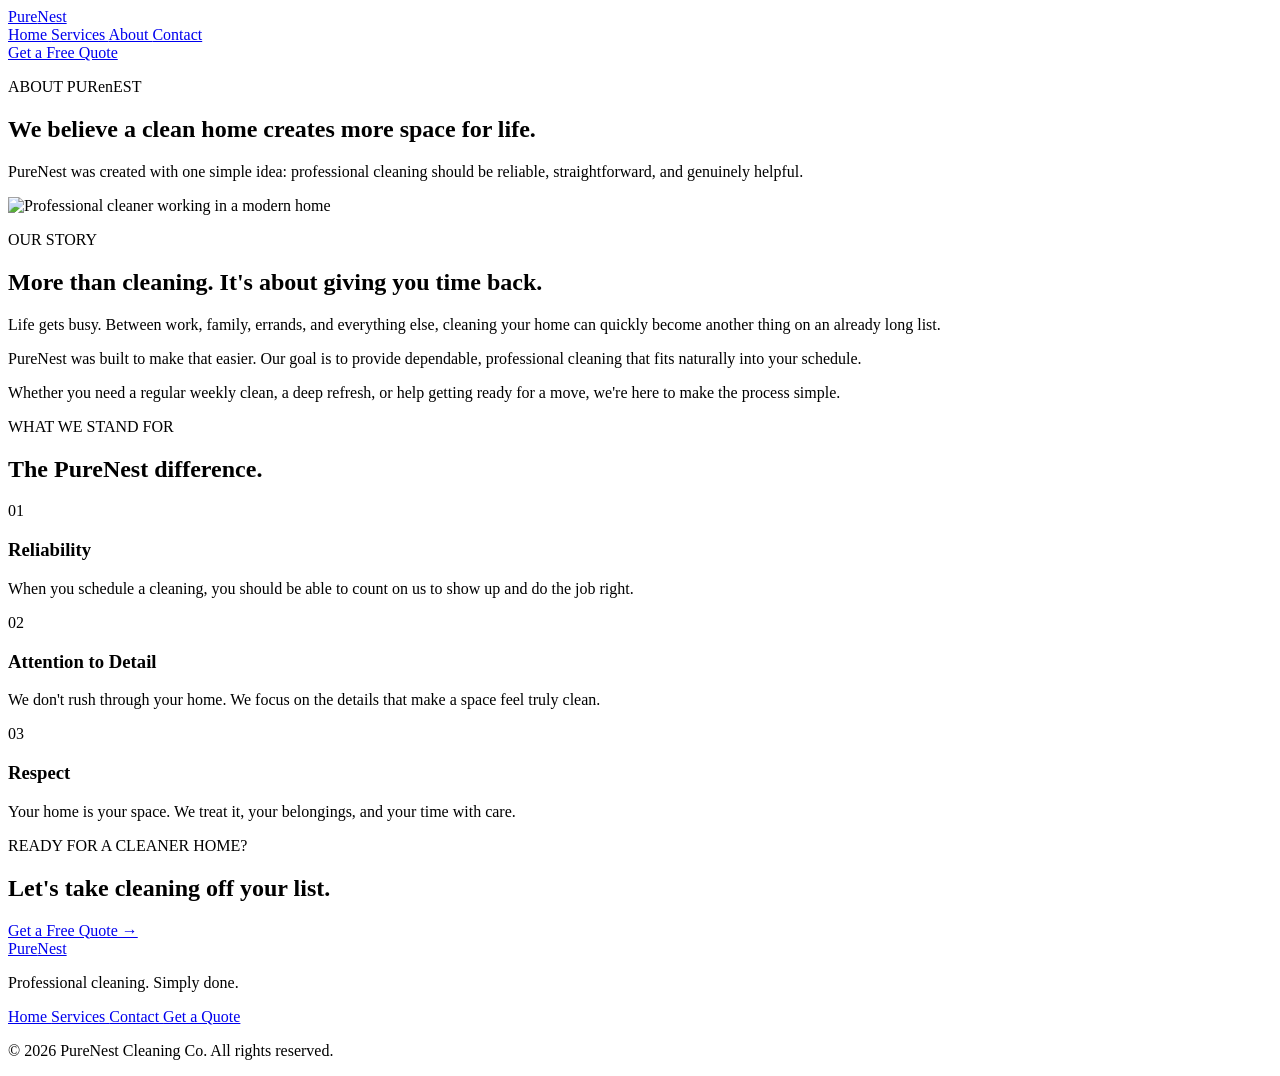
==== about.html @ d1b7ad1e "Add files via upload" ====
<!DOCTYPE html>
<html lang="en">

<head>

    <meta charset="UTF-8">

    <meta
        name="viewport"
        content="width=device-width, initial-scale=1.0"
    >

    <title>About Us | PureNest Cleaning Co.</title>

    <meta
        name="description"
        content="Learn more about PureNest Cleaning Co. and our approach to professional home cleaning."
    >

    <link rel="stylesheet" href="css/style.css">

</head>


<body>


    <!-- Navigation -->

    <header class="navbar">

        <div class="container nav-container">

            <a href="index.html" class="logo">
                Pure<span>Nest</span>
            </a>


            <nav>

                <a href="index.html">
                    Home
                </a>

                <a href="services.html">
                    Services
                </a>

                <a href="about.html" class="active">
                    About
                </a>

                <a href="contact.html">
                    Contact
                </a>

            </nav>


            <a
                href="quote.html"
                class="nav-button"
            >
                Get a Free Quote
            </a>

        </div>

    </header>



    <main>


        <!-- About Hero -->

        <section class="page-hero">

            <div class="container">

                <p class="eyebrow">
                    ABOUT PURenEST
                </p>

                <h1>
                    We believe a clean home
                    <span>creates more space for life.</span>
                </h1>

                <p>
                    PureNest was created with one simple idea:
                    professional cleaning should be reliable,
                    straightforward, and genuinely helpful.
                </p>

            </div>

        </section>



        <!-- Story -->

        <section class="about-story">

            <div class="container about-story-grid">


                <div class="about-image">

                    <img
                        src="assets/cleaning-heroine.jpg"
                        alt="Professional cleaner working in a modern home"
                    >

                </div>


                <div class="about-content">

                    <p class="eyebrow">
                        OUR STORY
                    </p>

                    <h2>
                        More than cleaning.
                        It's about giving you time back.
                    </h2>

                    <p>
                        Life gets busy. Between work, family,
                        errands, and everything else, cleaning
                        your home can quickly become another
                        thing on an already long list.
                    </p>

                    <p>
                        PureNest was built to make that easier.
                        Our goal is to provide dependable,
                        professional cleaning that fits naturally
                        into your schedule.
                    </p>

                    <p>
                        Whether you need a regular weekly clean,
                        a deep refresh, or help getting ready for
                        a move, we're here to make the process
                        simple.
                    </p>

                </div>

            </div>

        </section>



        <!-- Values -->

        <section class="values-section">

            <div class="container">

                <div class="section-heading">

                    <p class="eyebrow">
                        WHAT WE STAND FOR
                    </p>

                    <h2>
                        The PureNest difference.
                    </h2>

                </div>


                <div class="values-grid">


                    <article class="value-card">

                        <span>
                            01
                        </span>

                        <h3>
                            Reliability
                        </h3>

                        <p>
                            When you schedule a cleaning,
                            you should be able to count on us
                            to show up and do the job right.
                        </p>

                    </article>



                    <article class="value-card">

                        <span>
                            02
                        </span>

                        <h3>
                            Attention to Detail
                        </h3>

                        <p>
                            We don't rush through your home.
                            We focus on the details that make
                            a space feel truly clean.
                        </p>

                    </article>



                    <article class="value-card">

                        <span>
                            03
                        </span>

                        <h3>
                            Respect
                        </h3>

                        <p>
                            Your home is your space.
                            We treat it, your belongings,
                            and your time with care.
                        </p>

                    </article>


                </div>

            </div>

        </section>



        <!-- CTA -->

        <section class="cta-section">

            <div class="container cta-container">

                <div>

                    <p class="eyebrow">
                        READY FOR A CLEANER HOME?
                    </p>

                    <h2>
                        Let's take cleaning off your list.
                    </h2>

                </div>


                <a
                    href="quote.html"
                    class="primary-button"
                >
                    Get a Free Quote →
                </a>

            </div>

        </section>


    </main>



    <!-- Footer -->

    <footer>

        <div class="container footer-container">


            <div>

                <a href="index.html" class="logo">
                    Pure<span>Nest</span>
                </a>

                <p>
                    Professional cleaning.
                    Simply done.
                </p>

            </div>


            <div class="footer-links">

                <a href="index.html">
                    Home
                </a>

                <a href="services.html">
                    Services
                </a>

                <a href="contact.html">
                    Contact
                </a>

                <a href="quote.html">
                    Get a Quote
                </a>

            </div>


        </div>


        <div class="footer-bottom">

            <p>
                © 2026 PureNest Cleaning Co.
                All rights reserved.
            </p>

        </div>

    </footer>



    <script src="js/script.js"></script>

</body>

</html>
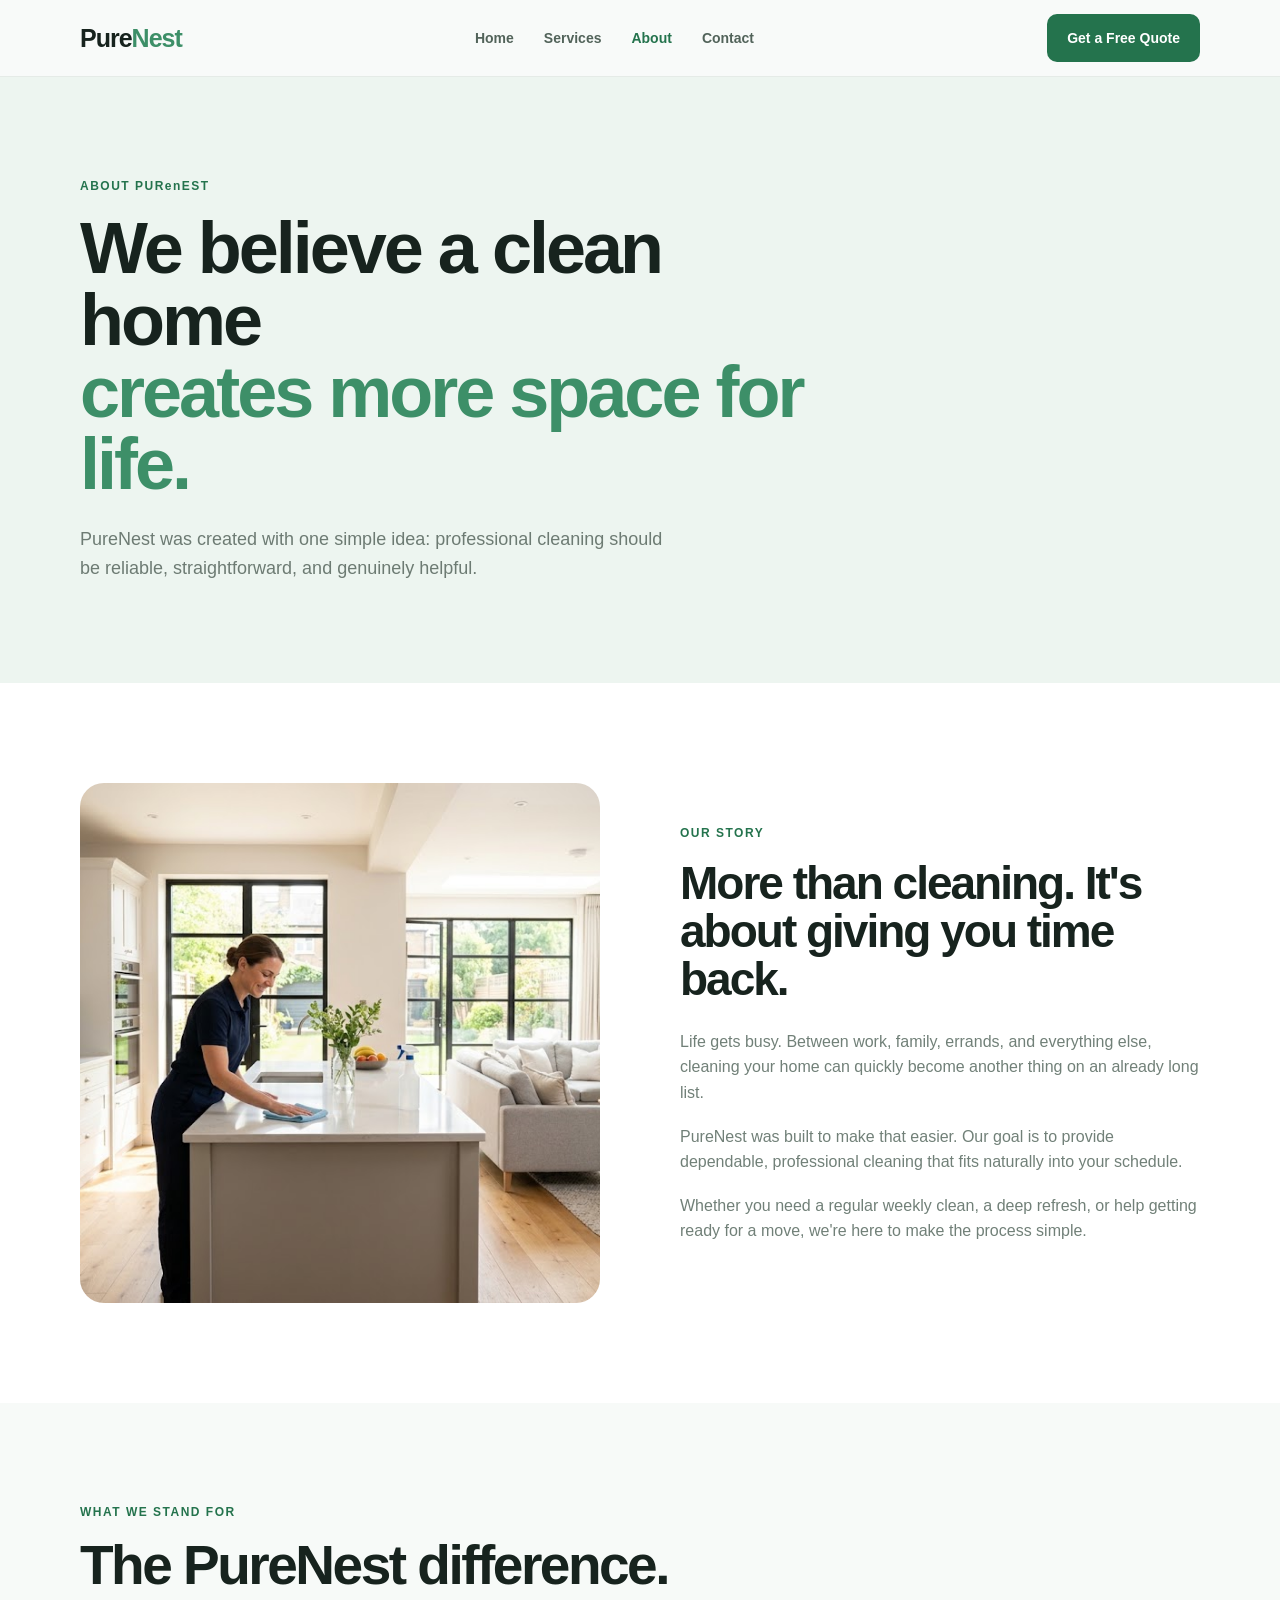
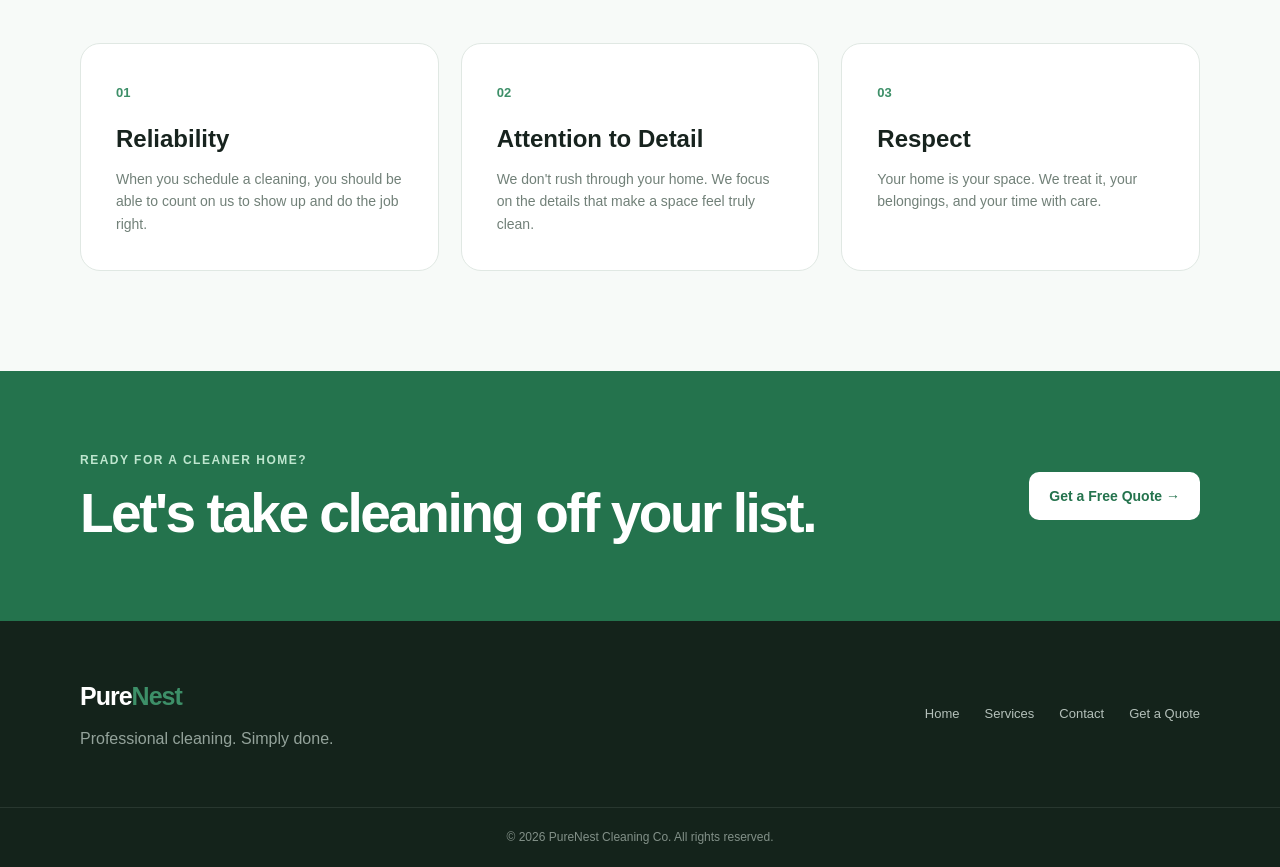
==== commit b1b17a5c: "Update about.html" ====
--- a/about.html
+++ b/about.html
@@ -11,6 +11,10 @@
     >
 
     <title>About Us | PureNest Cleaning Co.</title>
+    <link rel="icon" type="image/png" sizes="16x16" href="/favicon-16x16.png">
+    <link rel="apple-touch-icon" sizes="180x180" href="/apple-touch-icon.png">
+    <link rel="icon" type="image/png" sizes="192x192" href="/android-chrome-192x192.png">
+    <link rel="icon" type="image/png" sizes="512x512" href="/android-chrome-512x512.png">
 
     <meta
         name="description"
@@ -343,4 +347,4 @@
 
 </body>
 
-</html>+</html>
--- a/css/style.css
+++ b/css/style.css
@@ -0,0 +1,1608 @@
+/* =========================
+   RESET
+========================= */
+
+* {
+    margin: 0;
+    padding: 0;
+    box-sizing: border-box;
+}
+
+html {
+    scroll-behavior: smooth;
+}
+
+body {
+    font-family: Arial, Helvetica, sans-serif;
+    background: #f8faf9;
+    color: #17231e;
+    line-height: 1.6;
+}
+
+a {
+    text-decoration: none;
+    color: inherit;
+}
+
+.container {
+    width: min(1120px, 90%);
+    margin: 0 auto;
+}
+
+
+/* =========================
+   NAVIGATION
+========================= */
+
+.navbar {
+    background: rgba(248, 250, 249, 0.95);
+    border-bottom: 1px solid #e5ebe7;
+    position: sticky;
+    top: 0;
+    z-index: 1000;
+    backdrop-filter: blur(12px);
+}
+
+.nav-container {
+    min-height: 76px;
+    display: flex;
+    align-items: center;
+    justify-content: space-between;
+    gap: 30px;
+}
+
+.logo {
+    font-size: 25px;
+    font-weight: 800;
+    letter-spacing: -1px;
+}
+
+.logo span {
+    color: #3d8f68;
+}
+
+nav {
+    display: flex;
+    align-items: center;
+    gap: 30px;
+}
+
+nav a {
+    font-size: 14px;
+    font-weight: 600;
+    color: #52635a;
+    transition: 0.2s ease;
+}
+
+nav a:hover,
+nav a.active {
+    color: #24734d;
+}
+
+.nav-button,
+.primary-button {
+    background: #24734d;
+    color: white;
+    padding: 13px 20px;
+    border-radius: 10px;
+    font-size: 14px;
+    font-weight: 700;
+    transition: 0.2s ease;
+}
+
+.nav-button:hover,
+.primary-button:hover {
+    background: #1b5e3e;
+    transform: translateY(-2px);
+}
+
+
+/* =========================
+   HERO
+========================= */
+
+.hero {
+    padding: 90px 0 100px;
+    background:
+        radial-gradient(circle at 80% 20%, #dcefe5 0, transparent 30%),
+        #f8faf9;
+}
+
+.hero-container {
+    display: grid;
+    grid-template-columns: 1.05fr 0.95fr;
+    align-items: center;
+    gap: 70px;
+}
+
+.eyebrow {
+    color: #24734d;
+    font-size: 12px;
+    font-weight: 800;
+    letter-spacing: 1.5px;
+    margin-bottom: 16px;
+}
+
+.hero h1 {
+    max-width: 650px;
+    font-size: clamp(48px, 6vw, 76px);
+    line-height: 0.98;
+    letter-spacing: -4px;
+    margin-bottom: 25px;
+}
+
+.hero h1 span {
+    display: block;
+    color: #3d8f68;
+}
+
+.hero-description {
+    max-width: 560px;
+    color: #617068;
+    font-size: 18px;
+    margin-bottom: 32px;
+}
+
+.hero-buttons {
+    display: flex;
+    align-items: center;
+    gap: 14px;
+    flex-wrap: wrap;
+}
+
+.secondary-button {
+    border: 1px solid #d4ded8;
+    background: white;
+    padding: 13px 20px;
+    border-radius: 10px;
+    font-size: 14px;
+    font-weight: 700;
+    transition: 0.2s ease;
+}
+
+.secondary-button:hover {
+    border-color: #24734d;
+    transform: translateY(-2px);
+}
+
+
+/* =========================
+   TRUST ROW
+========================= */
+
+.trust-row {
+    display: flex;
+    gap: 35px;
+    margin-top: 50px;
+}
+
+.trust-item {
+    display: flex;
+    flex-direction: column;
+}
+
+.trust-item strong {
+    font-size: 17px;
+}
+
+.trust-item span {
+    font-size: 12px;
+    color: #7b8881;
+}
+
+
+/* =========================
+   HERO IMAGE
+========================= */
+
+.hero-image {
+    display: flex;
+    justify-content: center;
+}
+
+.image-card {
+    width: 100%;
+    max-width: 470px;
+    height: 520px;
+    background: #dce9e1;
+    border-radius: 28px;
+    position: relative;
+    overflow: hidden;
+    box-shadow: 0 30px 70px rgba(35, 70, 50, 0.12);
+}
+
+.image-placeholder {
+    width: 100%;
+    height: 100%;
+    display: flex;
+    justify-content: center;
+    align-items: center;
+    background:
+        linear-gradient(
+            145deg,
+            #dceee4,
+            #b9d8c6
+        );
+}
+
+.image-placeholder span {
+    font-size: 55px;
+    font-weight: 900;
+    color: rgba(255, 255, 255, 0.8);
+    letter-spacing: -3px;
+}
+
+.floating-card {
+    position: absolute;
+    bottom: 25px;
+    left: 25px;
+    right: 25px;
+    background: white;
+    border-radius: 16px;
+    padding: 18px;
+    display: flex;
+    align-items: center;
+    gap: 14px;
+    box-shadow: 0 15px 40px rgba(20, 50, 35, 0.15);
+}
+
+.check-icon {
+    width: 42px;
+    height: 42px;
+    border-radius: 50%;
+    background: #dff3e6;
+    color: #24734d;
+    display: grid;
+    place-items: center;
+    font-weight: 900;
+}
+
+.floating-card strong {
+    font-size: 14px;
+}
+
+.floating-card p {
+    font-size: 12px;
+    color: #77847d;
+}
+
+
+/* =========================
+   SERVICES
+========================= */
+
+.services-preview {
+    padding: 110px 0;
+    background: white;
+}
+
+.section-heading {
+    max-width: 650px;
+    margin-bottom: 50px;
+}
+
+.section-heading h2,
+.why-section h2,
+.cta-section h2 {
+    font-size: clamp(36px, 5vw, 55px);
+    line-height: 1;
+    letter-spacing: -2.5px;
+    margin-bottom: 18px;
+}
+
+.section-heading > p:last-child {
+    color: #738078;
+    font-size: 17px;
+}
+
+.service-grid {
+    display: grid;
+    grid-template-columns: repeat(3, 1fr);
+    gap: 22px;
+}
+
+.service-card {
+    padding: 32px;
+    border: 1px solid #e4ebe6;
+    border-radius: 20px;
+    background: #fbfcfb;
+    transition: 0.25s ease;
+}
+
+.service-card:hover {
+    transform: translateY(-6px);
+    box-shadow: 0 18px 45px rgba(30, 70, 45, 0.08);
+}
+
+.service-icon {
+    width: 52px;
+    height: 52px;
+    display: grid;
+    place-items: center;
+    background: #e4f2e9;
+    border-radius: 14px;
+    font-size: 23px;
+    margin-bottom: 22px;
+}
+
+.service-card h3 {
+    font-size: 20px;
+    margin-bottom: 12px;
+}
+
+.service-card p {
+    color: #738078;
+    font-size: 14px;
+    margin-bottom: 22px;
+}
+
+.service-card a {
+    color: #24734d;
+    font-weight: 700;
+    font-size: 14px;
+}
+
+
+/* =========================
+   WHY SECTION
+========================= */
+
+.why-section {
+    padding: 110px 0;
+    background: #edf5f0;
+}
+
+.why-container {
+    display: grid;
+    grid-template-columns: 0.9fr 1.1fr;
+    gap: 80px;
+    align-items: start;
+}
+
+.why-section h2 {
+    max-width: 500px;
+}
+
+.why-grid {
+    display: grid;
+    gap: 35px;
+}
+
+.why-grid div {
+    border-bottom: 1px solid #d3e1d8;
+    padding-bottom: 25px;
+}
+
+.why-grid strong {
+    color: #3d8f68;
+    font-size: 13px;
+}
+
+.why-grid h3 {
+    font-size: 22px;
+    margin: 6px 0;
+}
+
+.why-grid p {
+    color: #718078;
+}
+
+
+/* =========================
+   CTA
+========================= */
+
+.cta-section {
+    padding: 80px 0;
+    background: #24734d;
+    color: white;
+}
+
+.cta-container {
+    display: flex;
+    justify-content: space-between;
+    align-items: center;
+    gap: 30px;
+}
+
+.cta-section .eyebrow {
+    color: #bfe6cf;
+}
+
+.cta-section h2 {
+    margin: 0;
+}
+
+.cta-section .primary-button {
+    background: white;
+    color: #24734d;
+}
+
+.cta-section .primary-button:hover {
+    background: #edf7f1;
+}
+
+
+/* =========================
+   FOOTER
+========================= */
+
+footer {
+    background: #14231b;
+    color: white;
+}
+
+.footer-container {
+    padding: 55px 0;
+    display: flex;
+    justify-content: space-between;
+    gap: 40px;
+}
+
+.footer-container > div:first-child p {
+    color: #94a39b;
+    margin-top: 10px;
+}
+
+.footer-links {
+    display: flex;
+    gap: 25px;
+    align-items: center;
+}
+
+.footer-links a {
+    color: #b4c0ba;
+    font-size: 13px;
+}
+
+.footer-links a:hover {
+    color: white;
+}
+
+.footer-bottom {
+    border-top: 1px solid #28372f;
+    text-align: center;
+    padding: 20px;
+}
+
+.footer-bottom p {
+    color: #829088;
+    font-size: 12px;
+}
+
+
+/* =========================
+   RESPONSIVE
+========================= */
+
+@media (max-width: 850px) {
+
+    nav {
+        display: none;
+    }
+
+    .hero {
+        padding: 60px 0 80px;
+    }
+
+    .hero-container,
+    .why-container {
+        grid-template-columns: 1fr;
+        gap: 50px;
+    }
+
+    .hero h1 {
+        font-size: 55px;
+    }
+
+    .service-grid {
+        grid-template-columns: 1fr;
+    }
+
+    .image-card {
+        height: 420px;
+    }
+
+    .cta-container {
+        flex-direction: column;
+        align-items: flex-start;
+    }
+
+    .footer-container {
+        flex-direction: column;
+    }
+
+    .footer-links {
+        flex-wrap: wrap;
+    }
+}
+
+
+@media (max-width: 500px) {
+
+    .nav-button {
+        display: none;
+    }
+
+    .hero h1 {
+        font-size: 44px;
+        letter-spacing: -2.5px;
+    }
+
+    .hero-description {
+        font-size: 16px;
+    }
+
+    .trust-row {
+        gap: 18px;
+        flex-wrap: wrap;
+    }
+
+    .section-heading h2,
+    .why-section h2,
+    .cta-section h2 {
+        font-size: 38px;
+    }
+}
+.image-placeholder {
+    width: 100%;
+    height: 100%;
+    overflow: hidden;
+}
+
+.image-placeholder img {
+    width: 100%;
+    height: 100%;
+    object-fit: cover;
+    display: block;
+}
+/* =========================
+   SERVICES PAGE
+========================= */
+
+.page-hero {
+    padding: 100px 0;
+    background: #edf5f0;
+}
+
+.page-hero h1 {
+    max-width: 750px;
+    font-size: clamp(48px, 6vw, 72px);
+    line-height: 1;
+    letter-spacing: -3px;
+    margin-bottom: 25px;
+}
+
+.page-hero h1 span {
+    display: block;
+    color: #3d8f68;
+}
+
+.page-hero > .container > p:last-child {
+    max-width: 600px;
+    color: #6d7b73;
+    font-size: 18px;
+}
+
+.all-services {
+    padding: 100px 0;
+    background: white;
+}
+
+.service-list {
+    display: grid;
+    gap: 25px;
+}
+
+.large-service-card {
+    display: grid;
+    grid-template-columns: 100px 1fr;
+    gap: 35px;
+    padding: 45px;
+    border: 1px solid #e2e9e4;
+    border-radius: 22px;
+    background: #fbfcfb;
+    transition: 0.25s ease;
+}
+
+.large-service-card:hover {
+    transform: translateY(-4px);
+    box-shadow: 0 20px 50px rgba(30, 70, 45, 0.07);
+}
+
+.service-number {
+    font-size: 16px;
+    font-weight: 800;
+    color: #3d8f68;
+}
+
+.large-service-card h2 {
+    font-size: 30px;
+    letter-spacing: -1px;
+    margin-bottom: 12px;
+}
+
+.large-service-card p {
+    max-width: 700px;
+    color: #6f7c74;
+    margin-bottom: 22px;
+}
+
+.large-service-card ul {
+    list-style: none;
+    display: grid;
+    gap: 8px;
+}
+
+.large-service-card li {
+    color: #425048;
+    font-size: 14px;
+}
+
+
+/* Mobile */
+
+@media (max-width: 650px) {
+
+    .page-hero {
+        padding: 70px 0;
+    }
+
+    .page-hero h1 {
+        font-size: 45px;
+    }
+
+    .large-service-card {
+        grid-template-columns: 1fr;
+        padding: 30px;
+        gap: 15px;
+    }
+
+    .large-service-card h2 {
+        font-size: 25px;
+    }
+}
+/* =========================
+   QUOTE PAGE
+========================= */
+
+.quote-hero {
+    padding: 90px 0 70px;
+    background: #edf5f0;
+}
+
+.quote-hero h1 {
+    max-width: 700px;
+    font-size: clamp(48px, 6vw, 72px);
+    line-height: 1;
+    letter-spacing: -3px;
+    margin-bottom: 22px;
+}
+
+.quote-hero h1 span {
+    display: block;
+    color: #3d8f68;
+}
+
+.quote-hero p:last-child {
+    max-width: 600px;
+    color: #6d7b73;
+    font-size: 18px;
+}
+
+
+.quote-section {
+    padding: 100px 0;
+    background: white;
+}
+
+.quote-container {
+    display: grid;
+    grid-template-columns: 0.8fr 1.2fr;
+    gap: 80px;
+    align-items: start;
+}
+
+
+.quote-info {
+    position: sticky;
+    top: 120px;
+}
+
+.quote-info h2 {
+    max-width: 450px;
+    font-size: 42px;
+    line-height: 1.05;
+    letter-spacing: -2px;
+    margin-bottom: 20px;
+}
+
+.quote-info > p {
+    max-width: 430px;
+    color: #718078;
+    margin-bottom: 35px;
+}
+
+
+.quote-benefit {
+    display: flex;
+    flex-direction: column;
+    gap: 3px;
+    padding: 18px 0;
+    border-top: 1px solid #e3eae5;
+}
+
+.quote-benefit strong {
+    color: #24734d;
+    font-size: 14px;
+}
+
+.quote-benefit span {
+    color: #77837c;
+    font-size: 13px;
+}
+
+
+.quote-form {
+    padding: 40px;
+    border: 1px solid #e1e8e3;
+    border-radius: 22px;
+    background: #fbfcfb;
+}
+
+
+.form-group {
+    display: flex;
+    flex-direction: column;
+    gap: 8px;
+    margin-bottom: 22px;
+}
+
+
+.form-group label {
+    font-size: 13px;
+    font-weight: 700;
+    color: #35443c;
+}
+
+
+.form-group input,
+.form-group select,
+.form-group textarea {
+    width: 100%;
+    border: 1px solid #d7e0da;
+    border-radius: 10px;
+    padding: 13px 14px;
+    font-family: inherit;
+    font-size: 14px;
+    color: #17231e;
+    background: white;
+    outline: none;
+    transition: 0.2s ease;
+}
+
+
+.form-group textarea {
+    resize: vertical;
+}
+
+
+.form-group input:focus,
+.form-group select:focus,
+.form-group textarea:focus {
+    border-color: #3d8f68;
+    box-shadow: 0 0 0 3px rgba(61, 143, 104, 0.1);
+}
+
+
+.form-row {
+    display: grid;
+    grid-template-columns: 1fr 1fr;
+    gap: 18px;
+}
+
+
+.form-submit {
+    border: none;
+    cursor: pointer;
+    width: 100%;
+    font-family: inherit;
+    font-size: 14px;
+}
+
+
+.form-note {
+    text-align: center;
+    margin-top: 12px;
+    font-size: 11px;
+    color: #89958e;
+}
+
+
+.form-success {
+    display: none;
+    text-align: center;
+    padding: 35px 10px 10px;
+}
+
+
+.success-icon {
+    width: 55px;
+    height: 55px;
+    border-radius: 50%;
+    background: #dff3e6;
+    color: #24734d;
+    display: grid;
+    place-items: center;
+    margin: 0 auto 15px;
+    font-size: 22px;
+    font-weight: 900;
+}
+
+
+.form-success h3 {
+    font-size: 22px;
+    margin-bottom: 8px;
+}
+
+
+.form-success p {
+    color: #738078;
+    font-size: 14px;
+}
+
+
+/* Quote page mobile */
+
+@media (max-width: 850px) {
+
+    .quote-container {
+        grid-template-columns: 1fr;
+        gap: 50px;
+    }
+
+    .quote-info {
+        position: static;
+    }
+
+}
+
+
+@media (max-width: 550px) {
+
+    .quote-hero {
+        padding: 70px 0;
+    }
+
+    .quote-hero h1 {
+        font-size: 45px;
+    }
+
+    .quote-form {
+        padding: 25px;
+    }
+
+    .form-row {
+        grid-template-columns: 1fr;
+        gap: 0;
+    }
+
+}
+/* =========================
+   ABOUT PAGE
+========================= */
+
+.about-story {
+    padding: 100px 0;
+    background: white;
+}
+
+.about-story-grid {
+    display: grid;
+    grid-template-columns: 1fr 1fr;
+    gap: 80px;
+    align-items: center;
+}
+
+.about-image {
+    height: 520px;
+    border-radius: 24px;
+    overflow: hidden;
+}
+
+.about-image img {
+    width: 100%;
+    height: 100%;
+    object-fit: cover;
+    display: block;
+}
+
+.about-content h2 {
+    max-width: 550px;
+    font-size: 46px;
+    line-height: 1.05;
+    letter-spacing: -2px;
+    margin-bottom: 25px;
+}
+
+.about-content p:not(.eyebrow) {
+    max-width: 550px;
+    color: #718078;
+    margin-bottom: 18px;
+}
+
+
+.values-section {
+    padding: 100px 0;
+    background: #f7faf8;
+}
+
+.values-grid {
+    display: grid;
+    grid-template-columns: repeat(3, 1fr);
+    gap: 22px;
+}
+
+.value-card {
+    padding: 35px;
+    border: 1px solid #e0e8e3;
+    border-radius: 20px;
+    background: white;
+}
+
+.value-card span {
+    color: #3d8f68;
+    font-size: 13px;
+    font-weight: 800;
+}
+
+.value-card h3 {
+    font-size: 24px;
+    margin: 15px 0 10px;
+}
+
+.value-card p {
+    color: #718078;
+    font-size: 14px;
+}
+
+
+@media (max-width: 850px) {
+
+    .about-story-grid {
+        grid-template-columns: 1fr;
+        gap: 50px;
+    }
+
+    .about-image {
+        height: 420px;
+    }
+
+    .values-grid {
+        grid-template-columns: 1fr;
+    }
+
+    .about-content h2 {
+        font-size: 38px;
+    }
+
+}
+/* =========================
+   CONTACT PAGE
+========================= */
+
+.contact-section {
+    padding: 100px 0;
+    background: white;
+}
+
+.contact-container {
+    display: grid;
+    grid-template-columns: 0.8fr 1.2fr;
+    gap: 80px;
+    align-items: start;
+}
+
+.contact-info h2 {
+    font-size: 48px;
+    line-height: 1;
+    letter-spacing: -2px;
+    margin-bottom: 20px;
+}
+
+.contact-info > p:not(.eyebrow) {
+    max-width: 450px;
+    color: #718078;
+    margin-bottom: 35px;
+}
+
+.contact-item {
+    display: flex;
+    align-items: flex-start;
+    gap: 15px;
+    padding: 20px 0;
+    border-top: 1px solid #e2e9e4;
+}
+
+.contact-icon {
+    width: 42px;
+    height: 42px;
+    flex-shrink: 0;
+    border-radius: 12px;
+    background: #e4f2e9;
+    color: #24734d;
+    display: grid;
+    place-items: center;
+    font-size: 18px;
+}
+
+.contact-item strong {
+    display: block;
+    font-size: 14px;
+    margin-bottom: 3px;
+}
+
+.contact-item a,
+.contact-item span {
+    color: #718078;
+    font-size: 13px;
+}
+
+.contact-item a:hover {
+    color: #24734d;
+}
+
+.contact-form {
+    padding: 40px;
+    border: 1px solid #e1e8e3;
+    border-radius: 22px;
+    background: #fbfcfb;
+}
+
+
+@media (max-width: 850px) {
+
+    .contact-container {
+        grid-template-columns: 1fr;
+        gap: 50px;
+    }
+
+    .contact-info h2 {
+        font-size: 40px;
+    }
+
+}
+
+
+@media (max-width: 550px) {
+
+    .contact-form {
+        padding: 25px;
+    }
+
+}
+/* =========================================
+   PURENEST DASHBOARD
+========================================= */
+
+.dashboard-nav {
+    background: #ffffff;
+    border-bottom: 1px solid #e8e8e8;
+    padding: 18px 0;
+    position: sticky;
+    top: 0;
+    z-index: 100;
+}
+
+.dashboard-nav-inner {
+    display: flex;
+    align-items: center;
+    justify-content: space-between;
+}
+
+.dashboard-user {
+    display: flex;
+    align-items: center;
+    gap: 20px;
+    font-size: 14px;
+    color: #666;
+}
+
+.logout-button {
+    border: 1px solid #ddd;
+    background: #fff;
+    padding: 9px 16px;
+    border-radius: 8px;
+    cursor: pointer;
+    font-size: 14px;
+    transition: 0.2s ease;
+}
+
+.logout-button:hover {
+    background: #f5f5f5;
+}
+
+
+/* Dashboard */
+
+.dashboard {
+    background: #f7f8f9;
+    min-height: calc(100vh - 80px);
+    padding: 60px 0 100px;
+}
+
+.dashboard-header {
+    margin-bottom: 40px;
+}
+
+.dashboard-header h1 {
+    margin-bottom: 8px;
+}
+
+.dashboard-header p {
+    color: #777;
+}
+
+
+/* Statistics */
+
+.dashboard-stats {
+    display: grid;
+    grid-template-columns: repeat(4, 1fr);
+    gap: 18px;
+    margin-bottom: 55px;
+}
+
+.stat-card {
+    background: #fff;
+    border: 1px solid #e9e9e9;
+    border-radius: 14px;
+    padding: 24px;
+    box-shadow: 0 4px 18px rgba(0, 0, 0, 0.03);
+}
+
+.stat-card span {
+    display: block;
+    color: #777;
+    font-size: 14px;
+    margin-bottom: 12px;
+}
+
+.stat-card strong {
+    display: block;
+    font-size: 32px;
+    line-height: 1;
+}
+
+
+/* Sections */
+
+.dashboard-section {
+    margin-bottom: 55px;
+}
+
+.section-header {
+    margin-bottom: 20px;
+}
+
+.section-header h2 {
+    margin-top: 5px;
+}
+
+
+/* Request list */
+
+.requests-list {
+    display: flex;
+    flex-direction: column;
+    gap: 16px;
+}
+
+
+/* Request card */
+
+.request-card {
+    background: #fff;
+    border: 1px solid #e9e9e9;
+    border-radius: 14px;
+    padding: 24px;
+    box-shadow: 0 4px 18px rgba(0, 0, 0, 0.03);
+}
+
+.request-card-header {
+    display: flex;
+    align-items: flex-start;
+    justify-content: space-between;
+    gap: 20px;
+    margin-bottom: 20px;
+}
+
+.request-card-header h3 {
+    margin: 0 0 5px;
+}
+
+.request-card-header span {
+    color: #777;
+    font-size: 14px;
+}
+
+
+/* Status */
+
+.status-badge {
+    display: inline-flex;
+    align-items: center;
+    padding: 6px 11px;
+    border-radius: 999px;
+    background: #f1f1f1;
+    color: #555 !important;
+    font-size: 12px !important;
+    font-weight: 600;
+    text-transform: capitalize;
+}
+
+
+/* Details */
+
+.request-details {
+    display: grid;
+    grid-template-columns: repeat(2, 1fr);
+    gap: 10px 30px;
+    border-top: 1px solid #eee;
+    padding-top: 18px;
+}
+
+.request-details p {
+    margin: 0;
+    color: #666;
+    font-size: 14px;
+    line-height: 1.6;
+}
+
+.request-details strong {
+    color: #222;
+}
+
+
+/* Empty state */
+
+.empty-state {
+    background: #fff;
+    border: 1px dashed #d8d8d8;
+    border-radius: 14px;
+    padding: 45px 20px;
+    text-align: center;
+    color: #888;
+}
+
+
+/* Mobile */
+
+@media (max-width: 800px) {
+
+    .dashboard {
+        padding: 40px 0 70px;
+    }
+
+    .dashboard-stats {
+        grid-template-columns: repeat(2, 1fr);
+    }
+
+    .request-details {
+        grid-template-columns: 1fr;
+    }
+
+}
+
+
+@media (max-width: 520px) {
+
+    .dashboard-nav-inner {
+        align-items: flex-start;
+        gap: 15px;
+    }
+
+    .dashboard-user {
+        flex-direction: column;
+        align-items: flex-end;
+        gap: 8px;
+    }
+
+    .dashboard-stats {
+        grid-template-columns: 1fr 1fr;
+        gap: 10px;
+    }
+
+    .stat-card {
+        padding: 18px;
+    }
+
+    .stat-card strong {
+        font-size: 26px;
+    }
+
+    .request-card {
+        padding: 18px;
+    }
+
+    .request-card-header {
+        flex-direction: column;
+        gap: 10px;
+    }
+
+}
+/* Status Dropdown */
+
+.status-select {
+    border: 1px solid #ddd;
+    background: #fff;
+    padding: 7px 12px;
+    border-radius: 8px;
+    font-size: 13px;
+    font-weight: 600;
+    cursor: pointer;
+    outline: none;
+}
+
+.status-select:focus {
+    border-color: #aaa;
+}
+/* =========================================
+   OWNER LOGIN
+========================================= */
+
+.login-page {
+    min-height: 100vh;
+    display: flex;
+    align-items: center;
+    justify-content: center;
+    padding: 30px 20px;
+    background: #f7f8f9;
+}
+
+.login-card {
+    width: 100%;
+    max-width: 440px;
+    background: #ffffff;
+    border: 1px solid #e8e8e8;
+    border-radius: 20px;
+    padding: 48px;
+    box-shadow: 0 20px 60px rgba(0, 0, 0, 0.07);
+}
+
+.login-logo {
+    font-size: 30px;
+    font-weight: 700;
+    letter-spacing: -1px;
+    margin-bottom: 42px;
+}
+
+.login-logo span {
+    font-weight: 400;
+}
+
+.login-card .eyebrow {
+    margin-bottom: 10px;
+}
+
+.login-card h1 {
+    font-size: 36px;
+    line-height: 1.15;
+    margin: 0 0 10px;
+    letter-spacing: -1px;
+}
+
+.login-subtitle {
+    color: #777;
+    line-height: 1.6;
+    margin: 0 0 32px;
+}
+
+
+/* Form */
+
+#loginForm {
+    display: flex;
+    flex-direction: column;
+    gap: 20px;
+}
+
+#loginForm .form-group {
+    display: flex;
+    flex-direction: column;
+    gap: 8px;
+}
+
+#loginForm label {
+    font-size: 14px;
+    font-weight: 600;
+}
+
+#loginForm input {
+    width: 100%;
+    box-sizing: border-box;
+    padding: 14px 16px;
+    border: 1px solid #dcdcdc;
+    border-radius: 10px;
+    background: #fff;
+    font-size: 15px;
+    outline: none;
+    transition: border-color 0.2s ease,
+                box-shadow 0.2s ease;
+}
+
+#loginForm input::placeholder {
+    color: #aaa;
+}
+
+#loginForm input:focus {
+    border-color: #999;
+    box-shadow: 0 0 0 3px rgba(0, 0, 0, 0.05);
+}
+
+
+/* Login button */
+
+#loginForm .primary-button {
+    width: 100%;
+    margin-top: 4px;
+    justify-content: center;
+    cursor: pointer;
+}
+
+
+/* Error */
+
+.login-error {
+    min-height: 20px;
+    margin: -5px 0 0;
+    color: #c0392b;
+    font-size: 14px;
+    text-align: center;
+}
+
+
+/* Mobile */
+
+@media (max-width: 520px) {
+
+    .login-page {
+        padding: 20px 16px;
+    }
+
+    .login-card {
+        padding: 34px 24px;
+        border-radius: 16px;
+    }
+
+    .login-logo {
+        margin-bottom: 34px;
+    }
+
+    .login-card h1 {
+        font-size: 30px;
+    }
+
+}
+/* Login security indicator */
+
+.login-security {
+    display: inline-flex;
+    align-items: center;
+    gap: 8px;
+    margin-top: -16px;
+    margin-bottom: 28px;
+    padding: 7px 11px;
+    border-radius: 999px;
+    background: #f5f7f6;
+    color: #66706a;
+    font-size: 12px;
+    font-weight: 600;
+}
+
+.security-dot {
+    width: 7px;
+    height: 7px;
+    border-radius: 50%;
+    background: #5b8c6b;
+    display: inline-block;
+}
+/* =========================================
+   DASHBOARD FILTERS
+========================================= */
+
+.section-header {
+    display: flex;
+    align-items: flex-end;
+    justify-content: space-between;
+    gap: 25px;
+}
+
+.dashboard-filters {
+    display: flex;
+    gap: 10px;
+}
+
+.dashboard-filters input,
+.dashboard-filters select {
+    height: 42px;
+    padding: 0 13px;
+    border: 1px solid #ddd;
+    border-radius: 9px;
+    background: #fff;
+    font-size: 14px;
+    outline: none;
+}
+
+.dashboard-filters input {
+    width: 220px;
+}
+
+.dashboard-filters input:focus,
+.dashboard-filters select:focus {
+    border-color: #999;
+}
+
+
+/* Mobile */
+
+@media (max-width: 700px) {
+
+    .section-header {
+        align-items: stretch;
+        flex-direction: column;
+    }
+
+    .dashboard-filters {
+        width: 100%;
+        flex-direction: column;
+    }
+
+    .dashboard-filters input {
+        width: 100%;
+        box-sizing: border-box;
+    }
+
+}
+/* =========================================
+   CUSTOMER ACTION BUTTONS
+========================================= */
+
+.customer-actions {
+    display: flex;
+    gap: 8px;
+    margin-top: 12px;
+}
+
+.customer-action {
+    display: inline-flex;
+    align-items: center;
+    justify-content: center;
+    padding: 8px 13px;
+    border: 1px solid #ddd;
+    border-radius: 8px;
+    background: #fff;
+    color: #333;
+    text-decoration: none;
+    font-size: 13px;
+    font-weight: 600;
+    transition: 0.2s ease;
+}
+
+.customer-action:hover {
+    background: #f5f5f5;
+    border-color: #bbb;
+}
+
+@media (max-width: 520px) {
+
+    .customer-actions {
+        flex-direction: column;
+    }
+
+    .customer-action {
+        width: 100%;
+        box-sizing: border-box;
+    }
+
+}
